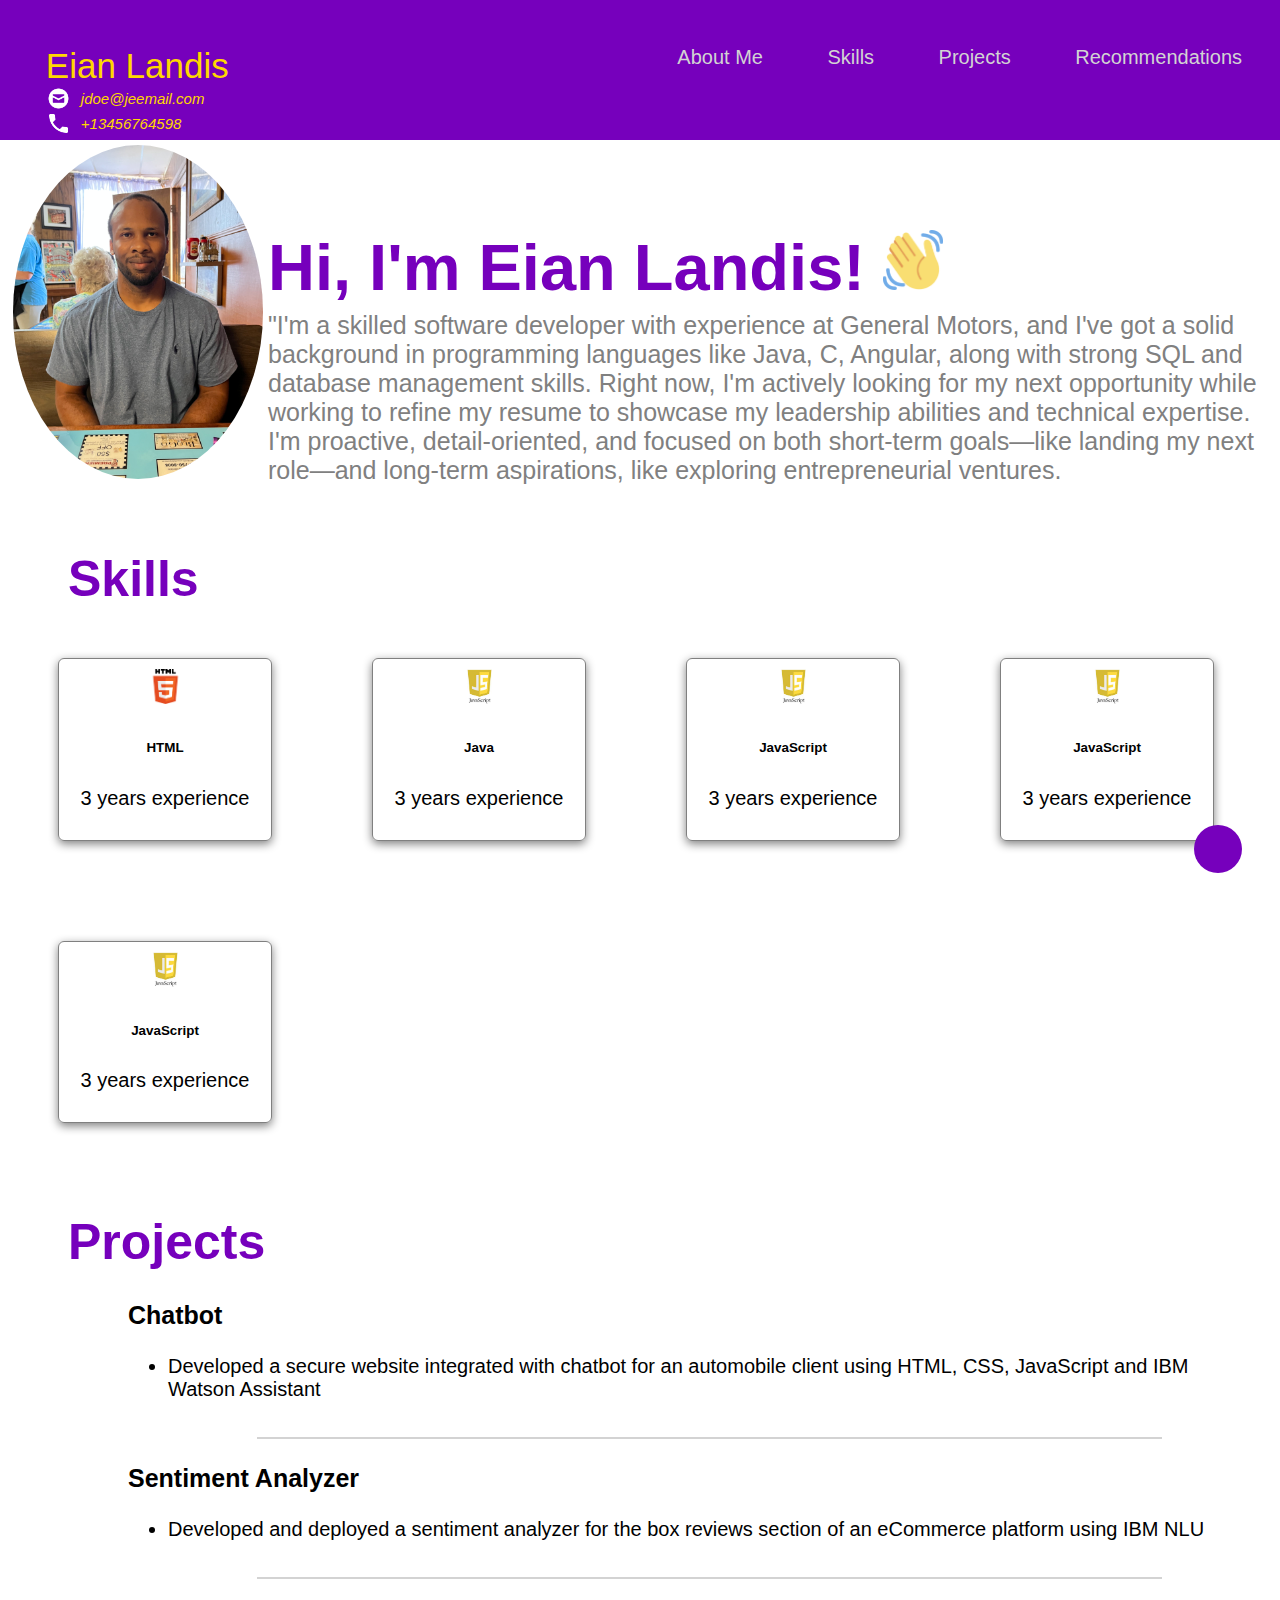
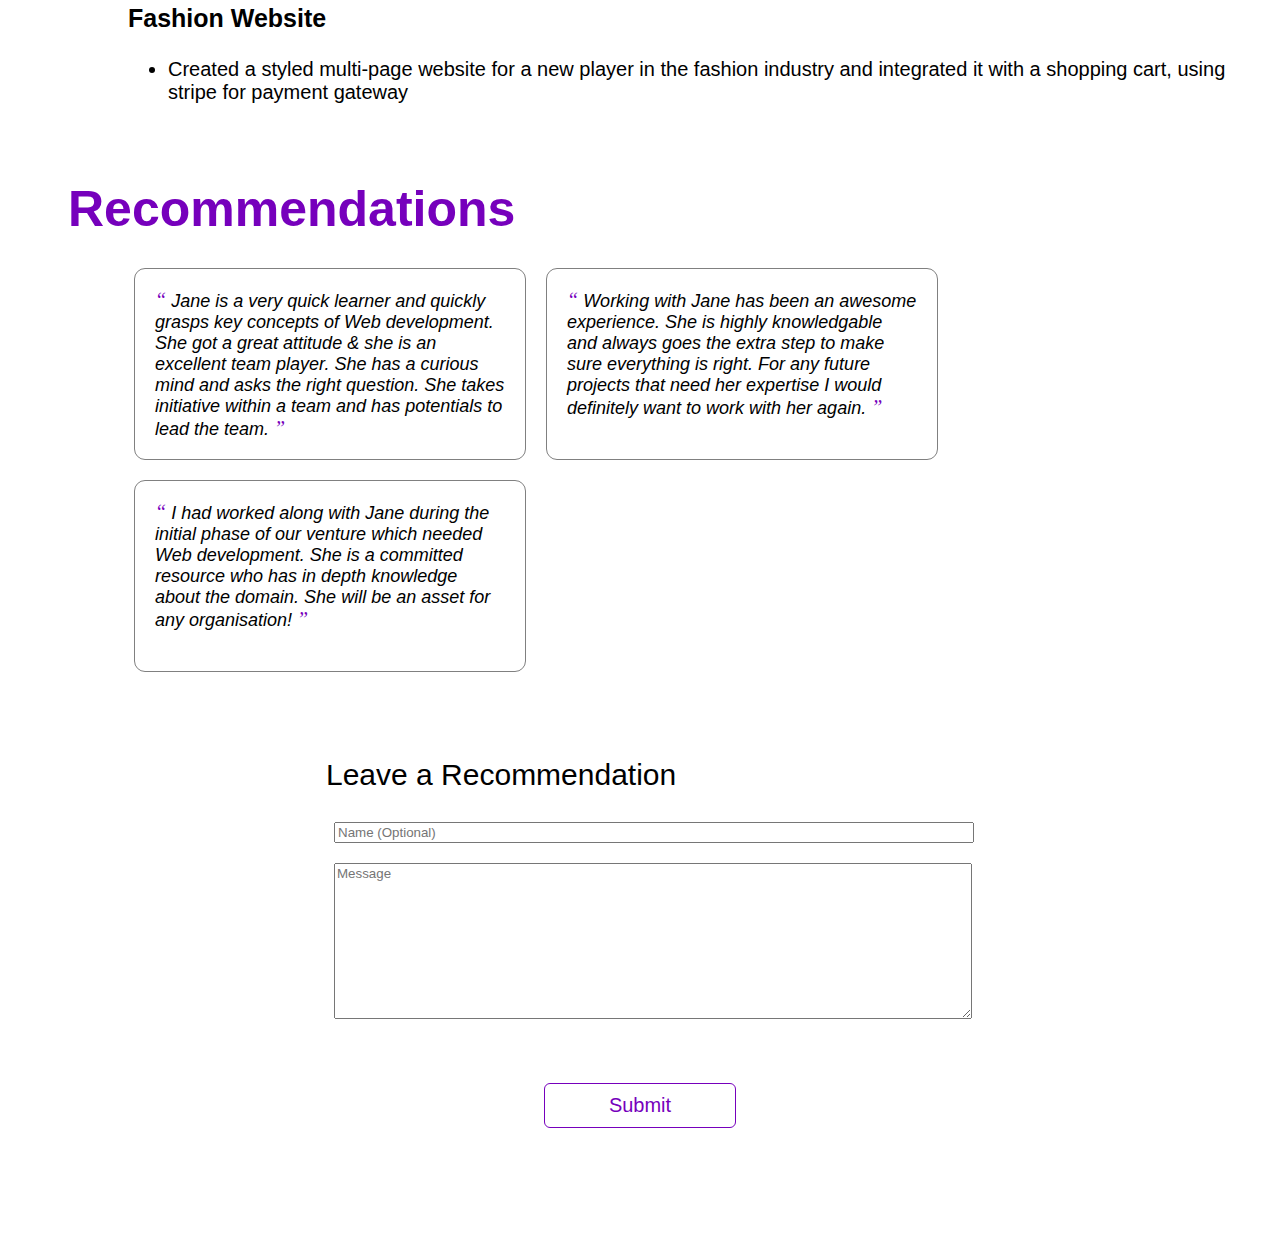
==== singlePageWebsite/index.html @ 55414f12 "start up" ====
<!DOCTYPE html>
<html>
  <head>
    <title>Eian Landis - Portfolio</title>
    <link rel="stylesheet" href="./style.css"/>
    <script src="./script.js"></script>
  </head>
  <body>
    <!-- Navigation Bar -->
    <nav>
      <div id="home">
        <div class="profile_name">
          Eian Landis
          <div class="contact_info">
            <img src="html_finalprojimages/envelope.png" alt="https://icons8.com/icon/124377/circled-envelope"/>
          jdoe@jeemail.com
        </div>
        <div style="clear:both;"></div>
        <div class="contact_info">
          <img src="html_finalprojimages/phone.png" alt="https://icons8.com/icon/124377/circled-envelope"/>
          +13456764598

        </div>
        </div>
        <div class="topdiv">
          <a class="topmenu" href="#about-me">About Me</a>
          <a class="topmenu" href="#about-me">Skills</a>
          <a class="topmenu" href="#about-me">Projects</a>
          <a class="topmenu" href="#about-me">Recommendations</a>

          <!-- Add the links for Skills, Projects and Recommendation here -->

        </div>
      </div>    
    </nav>

    <!-- About Me -->
    <section id="about-me" class="container">
      <div>
        <img src="./html_finalprojimages/me.png.jpeg" class="profile_image"/>
      </div>

      <div>
          <h1>
            Hi, I'm Eian Landis! <img src="html_finalprojimages/waving-hand.png" width="60px"/>
          </h1>
          <p>
            "I'm a skilled software developer with experience at General Motors, and I've got a solid background in programming languages like Java, C, Angular, along with strong 
            SQL and database management skills. Right now, I'm actively looking for my next opportunity while working to refine my resume to showcase my leadership abilities and 
            technical expertise. I'm proactive, detail-oriented, and focused on both short-term goals—like landing my next role—and long-term aspirations, like exploring entrepreneurial ventures. 
          </p>
      </div>
    </section>
              
    <!-- Skills -->
    <section id="skills">
      <h2>Skills</h2>
      <div style="clear:both;"></div>

      <div class="all_skills">
        <div class="skill">
          <img src="html_finalprojimages/html5.png"/>
          <h6>HTML</h6>
          <p>3 years experience</p>
        </div>  

        <div class="skill">
          <img src="html_finalprojimages/js.jpeg"/>
          <h6>Java</h6>
          <p>3 years experience</p>
        </div>  
        <div class="skill">
          <img src="html_finalprojimages/js.jpeg"/>
          <h6>JavaScript</h6>
          <p>3 years experience</p>
        </div>  
        <div class="skill">
          <img src="html_finalprojimages/js.jpeg"/>
          <h6>JavaScript</h6>
          <p>3 years experience</p>
        </div>  
        <div class="skill">
          <img src="html_finalprojimages/js.jpeg"/>
          <h6>JavaScript</h6>
          <p>3 years experience</p>
        </div>  
        
        <!-- Add more skills here -->


      </div>
    </section>
          
    <!-- Projects -->
    <section class="projects" id="projects">
      <h2>
        Projects
      </h2>
      <div style="clear:both;"></div>

        <div id="projects-container" class="projects-container">
          <div class="project-card">
            <h3>Chatbot</h3>
            <ul>
              <li>Developed a secure website integrated with chatbot for an automobile client using HTML, CSS, JavaScript and IBM Watson Assistant</li>
            </ul>
          </div>
          <hr>
          <div class="project-card">
            <h3>Sentiment Analyzer</h3>
            <ul>
              <li>Developed and deployed a sentiment analyzer for the box reviews section of an eCommerce platform using IBM NLU</li>
            </ul>
          </div>
          <hr>
          <div class="project-card">
            <h3>Fashion Website</h3>
            <ul>
              <li>Created a styled multi-page website for a new player in the fashion industry and integrated it with a shopping cart, using stripe for payment gateway</li>
            </ul>
          </div>
    </div>
    </section>
    <div style="clear:both;"></div>

    <!-- Recommendations -->
    <section id="recommendations">
      <h2>Recommendations</h2>
      <div style="clear:both;"></div>
      <div class="all_recommendations" id="all_recommendations">
        <div class="recommendation">
          <span>&#8220;</span>
          Jane is a very quick learner and quickly grasps key concepts of Web development. 
          She got a great attitude & she is an excellent team player. 
          She has a curious mind and asks the right question. 
          She takes initiative within a team and has potentials to lead the team.
          <span>&#8221;</span>
        </div>
        <div class="recommendation">
          <span>&#8220;</span>
          Working with Jane has been an awesome experience. 
          She is highly knowledgable and always goes the extra step to make sure everything is right. 
          For any future projects that need her expertise I would definitely want to work with her again.
          <span>&#8221;</span>
        </div>
        <div class="recommendation">
          <span>&#8220;</span>
          I had worked along with Jane during the initial phase of our venture which needed Web development. 
          She is a committed resource who has in depth knowledge about the domain. 
          She will be an asset for any organisation! 
          <span>&#8221;</span>
        </div>
      </div>
    </section>

    <!-- Recommendation Form -->
    <section id="contact">
      <div class="flex_center">
        <fieldset>
          <legend class="introduction">Leave a Recommendation</legend>          
          <input type="text" placeholder="Name (Optional)"> <br/>
          <textarea id="new_recommendation" cols="500" rows="10" placeholder="Message"></textarea>
          <div class="flex_center">
            <button id="recommend_btn" onclick="addRecommendation()">Submit</button>
          </div>
        </fieldset>
      </div>
    </section>

    <div class="iconbutton">
      <a href="#home">
        <!--Add the code here for the logo to appear and the icon to be actionable-->
      </a>
    </div>

    <div class="popup" id="popup" class="flex_center">
      <img src="html_finalprojimages/checkmark--outline.svg"/>
      <h3><!-- Add appropriate text here--></h3>
      <button onclick="showPopup(false)">Ok</button>
    </div>
  </body>
</html>
---- singlePageWebsite/style.css ----
body {
  font-family: 'Trebuchet MS', 'Lucida Sans Unicode', 'Lucida Grande', 'Lucida Sans', Arial, sans-serif;
}

/* Navigation Bar */

#home {
  background-color:  #7600bc;
  padding-bottom: 1cm;
  margin-left:-1cm;
  margin-right:-1cm;
  margin-top:-1cm;
  padding-top: 2cm;
  padding-bottom: 2cm;
  height: 5mm;
 }

.topmenu {
  color: lightgray;
  margin: 10px;
  padding: 20px;
  font-size: 20px;
  text-decoration:none;
}

.topmenu:hover {
  color: white;
  font-weight: bolder;
  text-decoration: underline;
  /* Add the styles here */
}

.topdiv {
  float: right;
  padding-right: 1cm;
}

.profile_name {
  float: left;
  padding-left: 2cm;
  /* Add the styles here */
  color: gold;
  font-size: 35px;

}

.profile_name .contact_info {
  font-size: 15px;
  font-style: italic;
  display: flex;
  align-items: center;
  flex-direction: row;
}

.contact_info img {
  width:25px;
  margin-right: 10px;
  float:left;
}

/* Titles */

h2 {
  text-align: justify;
  font-size: 50px;
  text-align: center;
  float: left;
  color: #7600bc;
  margin: 30px;
  margin-left: 60px;
  margin-top: 40px;
  margin-bottom: 0px;
}

.introduction {
  text-align: justify;
  font-size: 30px;
  text-align: center;
  float: left;
  margin-top: 30px;
  margin-bottom: 20px;
  animation-duration: 5s;
  position: relative;
}

/* Used in the About Me sections */

.container {
  display: flex;
}

/* About Me */

.about-me {
  display: flex;
  align-items: center;
}

#about-me h1 {
  font-size: 65px;
  margin-top: 90px;
  color: #7600bc;
}

#about-me p {
  font-size: 25px;
  color: rgb(128, 128, 128);
  margin-top: -1cm;
}

.profile_image {
  width: 250px;
  height: fit-content;
  vertical-align: middle;
  margin: 5px;
  border-radius: 50%;
}

/* Skills */

.all_skills {
  display: flex;
  flex-direction: row;
  flex-flow: wrap;
}

.skill {
  border: 1px solid gray;
  display: block;
  border-radius: 6px;
  text-align: center;
  margin: 50px;
  padding: 10px;
  width: 2in;
  font-size: 20px;
  box-shadow: 0 3px 10px gray;
}

.skill img {
  height: 35px;
  align-items: center;
}

.skills h6 {
  align-items: center;
  font-size: 20px;
  margin-block-start: 8px;
  margin-block-end: 5px;
  font-weight: bold;
} 

.skills p {
  align-items: center;
  font-size: 15px;
  color: gray;
  margin-block-start: 5px;
  margin-block-end: 5px;
} 

.flex_center {
  display: flex;
  align-items: center;
  justify-content: center;
}

/* Projects */

.projects-container {
  margin-top: 30px;
  margin-left: 60px;
}

.projects-container hr {
  border: 1px solid lightgray;
  width: 75%;
  margin-left: 5cm;
}

.project-card {
  margin: 0 15px 15px 30px;
  padding-bottom: 5px;
}

.project-card h3 {
  font-size: 25px;
  margin-left: 30px;
}

.project-card li {
  font-size: 20px;
  margin-left: 30px;
}

/* Recommendations */

.all_recommendations {
  display: flex;
  align-items: center;
  margin-left: 1in;
  flex-direction: row;
  flex-flow: wrap;
  padding: 20px;
}

.recommendation {
  font-style: italic;
  text-align: left;
  width: 21.875rem;
  padding: 1rem;
  background-color: #fff;
  border-radius: 11px;
  box-shadow: 0 3px 10px var(--primary-shadow);
  padding: 20px;
  margin: 10px;
  border:1px solid gray;
  font-size: 18px;
  height:150px
}

.recommendation span {
  color: #7600bc;
  font-size: 20px;
  font-family: 'Times New Roman', Times, serif;
}

/* Scroll to Top Button */

.iconbutton{
  width: 48px;
  height: 48px;
  border-radius: 100%;
  background-color: #7600bc;
  display: flex;
  align-items: center;
  justify-content: center;
  position: fixed;
  right: 3%;
  bottom: 3%;
  cursor: pointer;
}

/* Form Pop-up */

.popup {
  width:400px;
  background-color: #e8bcf0;
  border-radius: 3mm;
  top: 50%;
  left:50%;
  transform: translate(-50%,-50%);
  text-align: center;
  position: fixed;
  /* padding: 30px; */
  visibility: hidden;
}

.popup img {
  padding-top: 20px;
}

.popup button {
  background-color: #fff;
  border: 1px solid #7600bc;
  color: #7600bc;
  display: block;
  border-radius: 6px;
  text-align: center;
  margin: 50px;
  padding: 10px;
  width: 2in;
  font-size: 20px;
  margin-left: 25%;
}

.popup button:hover {
  background-color: #fff;
  border: 2px solid #7600bc;
  color: #7600bc;
  display: block;
  font-weight: bolder;
  text-align: center;
  cursor: pointer;
  margin-left: 25%;
}

/* Recommendation Form */

input, textarea {
  font-family: 'Trebuchet MS', 'Lucida Sans Unicode', 'Lucida Grande', 'Lucida Sans', Arial, sans-serif; 
  margin: 10px;  
  width:100%;
}

fieldset {
  display: flexbox;
  align-content: center;
  justify-content: center;  
  padding: 25px; 
  margin-left: 50px; 
  margin-right: 50px;   
  border: thin solid white;
  width: 50%;
}

/* Buttons */

button {
  background-color: #fff;
  border: 1px solid #7600bc;
  color: #7600bc;
  display: block;
  border-radius: 6px;
  text-align: center;
  margin: 50px;
  padding: 10px;
  width: 2in;
  font-size: 20px;
}

button:hover {
  background-color: #7600bc;
  border: 1px solid #7600bc;
  color: #fff;
  display: block;
  border-radius: 6px;
  text-align: center;
  cursor: pointer;
}
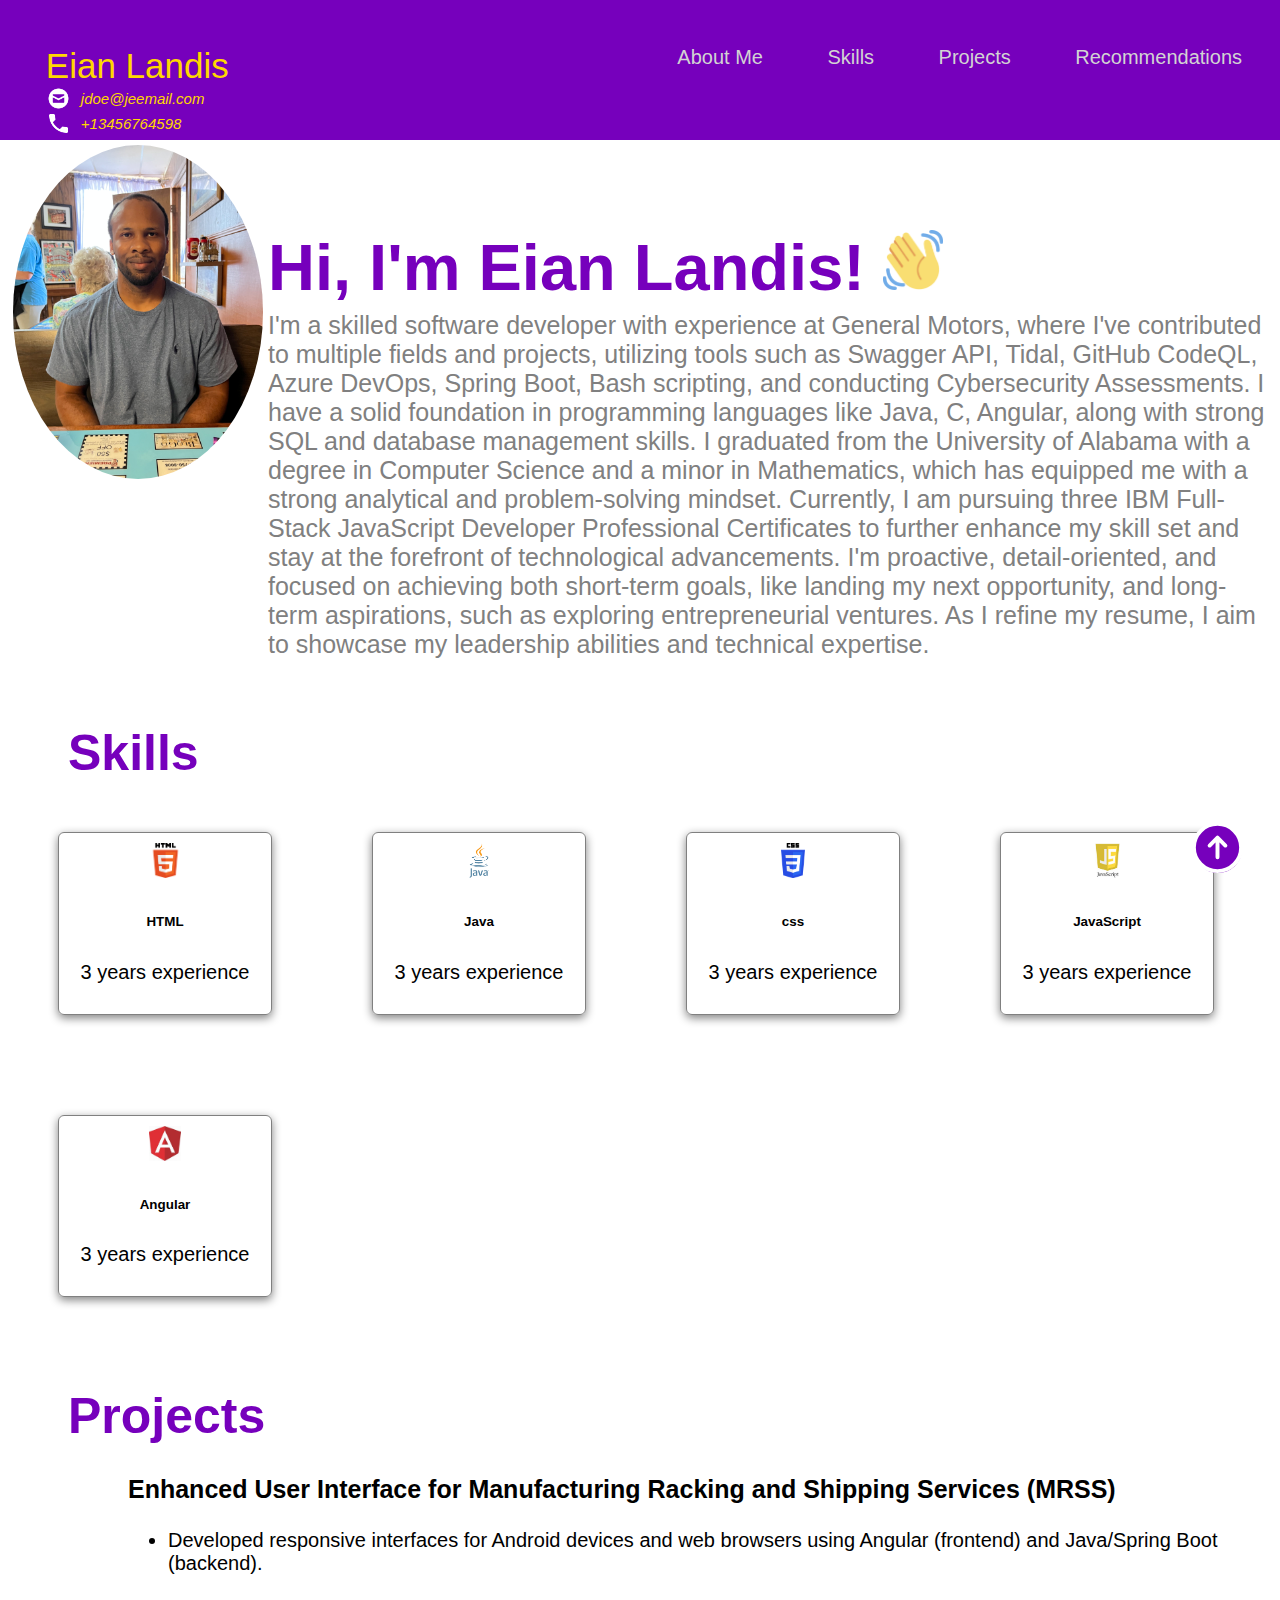
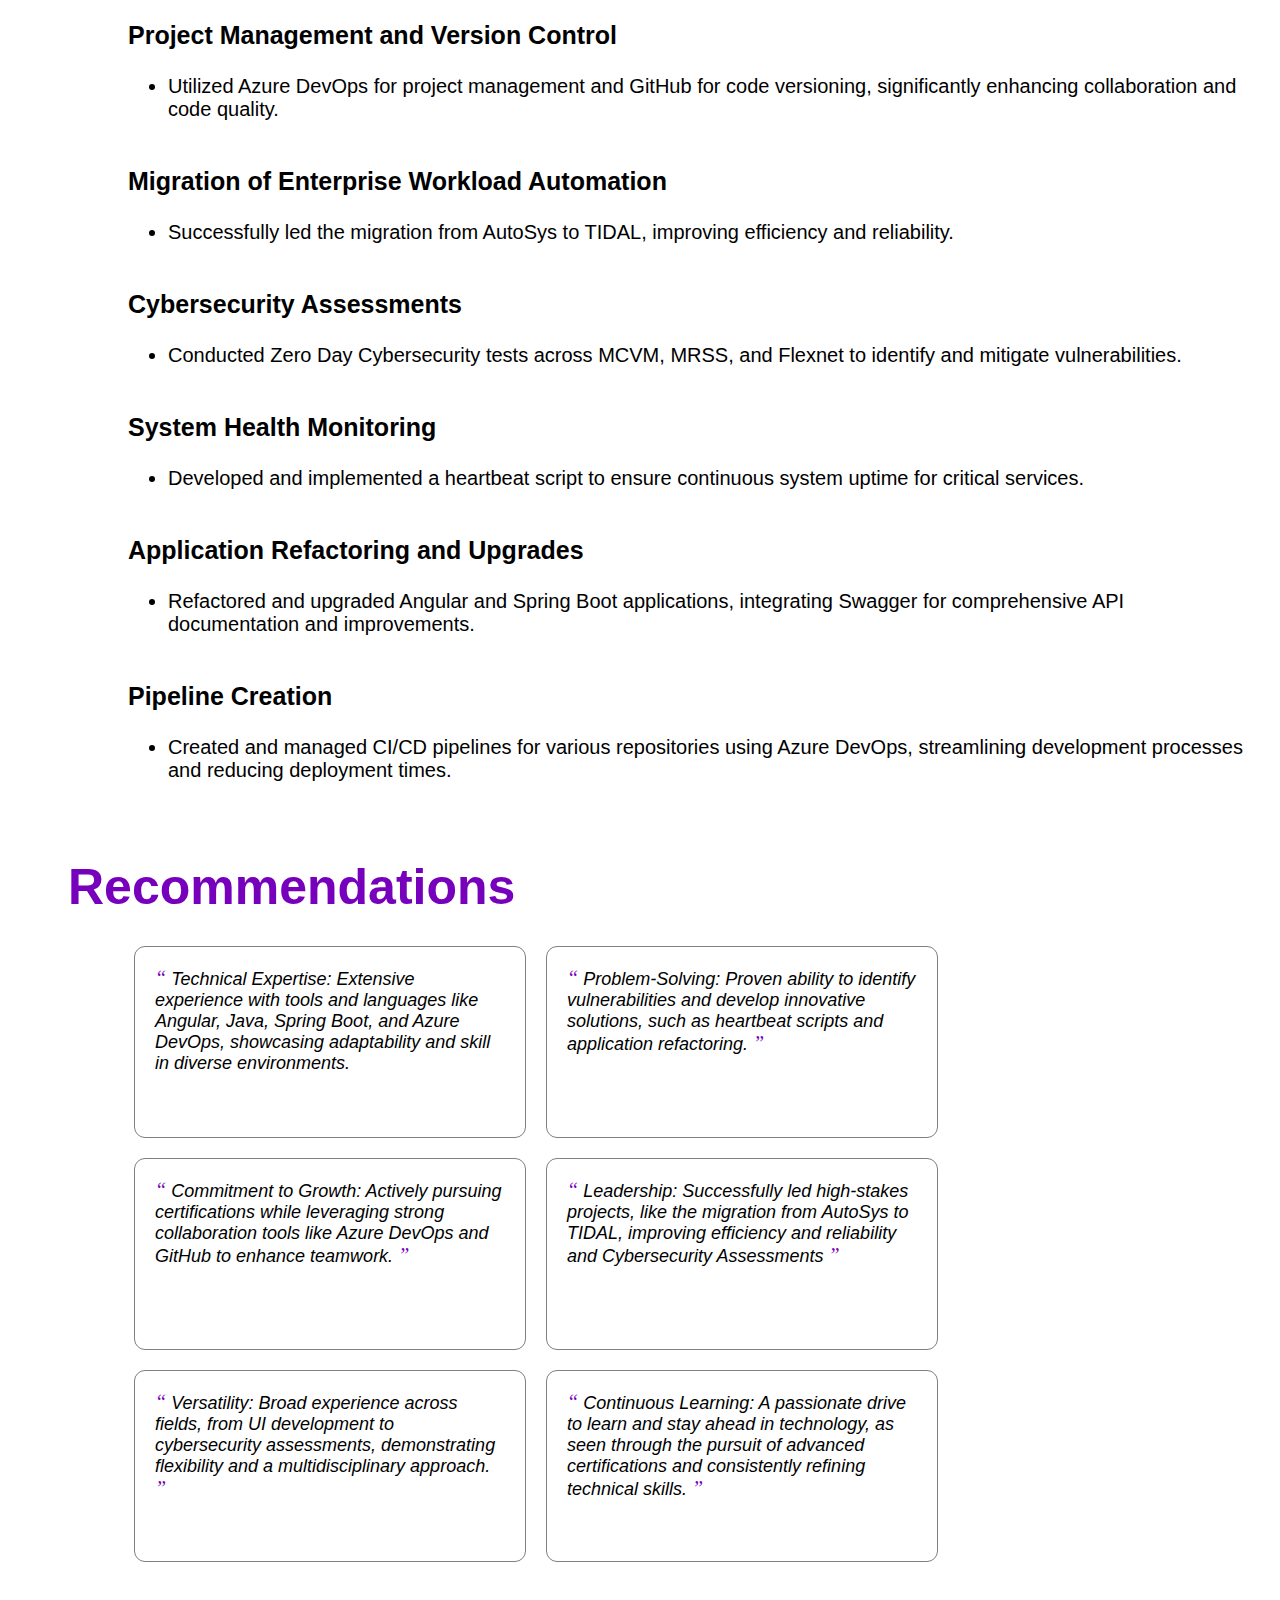
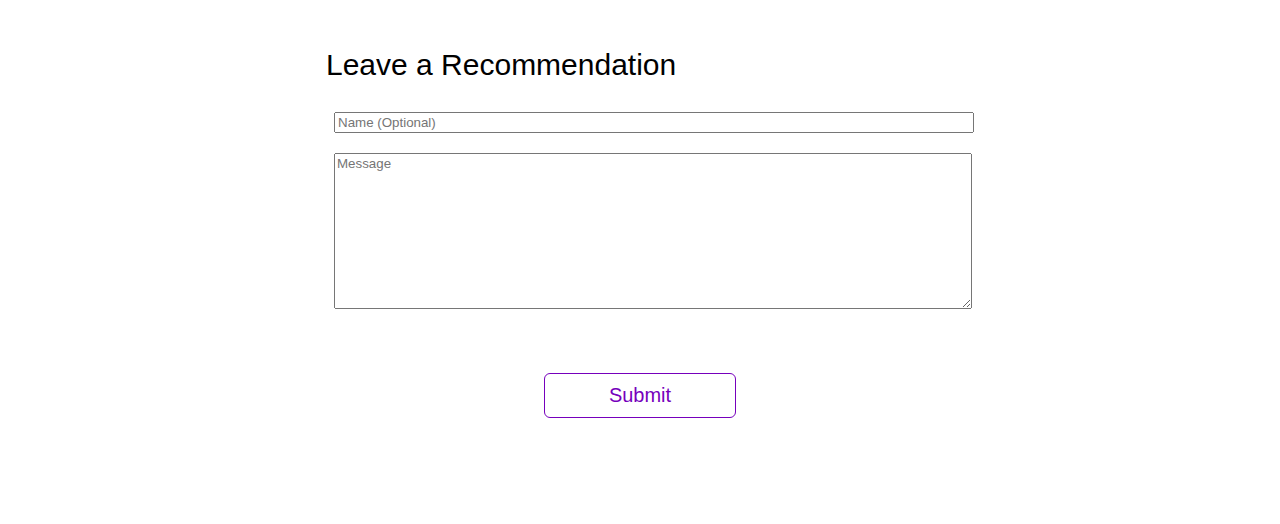
==== commit 17460b6e: "js css html complete" ====
--- a/singlePageWebsite/index.html
+++ b/singlePageWebsite/index.html
@@ -45,9 +45,13 @@
             Hi, I'm Eian Landis! <img src="html_finalprojimages/waving-hand.png" width="60px"/>
           </h1>
           <p>
-            "I'm a skilled software developer with experience at General Motors, and I've got a solid background in programming languages like Java, C, Angular, along with strong 
-            SQL and database management skills. Right now, I'm actively looking for my next opportunity while working to refine my resume to showcase my leadership abilities and 
-            technical expertise. I'm proactive, detail-oriented, and focused on both short-term goals—like landing my next role—and long-term aspirations, like exploring entrepreneurial ventures. 
+            I'm a skilled software developer with experience at General Motors, where I've contributed to multiple fields and projects, utilizing tools such as Swagger API, 
+            Tidal, GitHub CodeQL, Azure DevOps, Spring Boot, Bash scripting, and conducting Cybersecurity Assessments. I have a solid foundation in programming languages like 
+            Java, C, Angular, along with strong SQL and database management skills.
+            I graduated from the University of Alabama with a degree in Computer Science and a minor in Mathematics, which has equipped me with a strong analytical and problem-solving mindset.
+            Currently, I am pursuing three IBM Full-Stack JavaScript Developer Professional Certificates to further enhance my skill set and stay at the forefront of technological advancements.
+            I'm proactive, detail-oriented, and focused on achieving both short-term goals, like landing my next opportunity, and long-term aspirations, such as exploring entrepreneurial 
+            ventures. As I refine my resume, I aim to showcase my leadership abilities and technical expertise.
           </p>
       </div>
     </section>
@@ -65,8 +69,13 @@
         </div>  
 
         <div class="skill">
-          <img src="html_finalprojimages/js.jpeg"/>
+          <img src="html_finalprojimages/java.png"/>
           <h6>Java</h6>
+          <p>3 years experience</p>
+        </div>  
+        <div class="skill">
+          <img src="html_finalprojimages/CSS3.png"/>
+          <h6>css</h6>
           <p>3 years experience</p>
         </div>  
         <div class="skill">
@@ -75,13 +84,8 @@
           <p>3 years experience</p>
         </div>  
         <div class="skill">
-          <img src="html_finalprojimages/js.jpeg"/>
-          <h6>JavaScript</h6>
-          <p>3 years experience</p>
-        </div>  
-        <div class="skill">
-          <img src="html_finalprojimages/js.jpeg"/>
-          <h6>JavaScript</h6>
+          <img src="html_finalprojimages/angular.png"/>
+          <h6>Angular</h6>
           <p>3 years experience</p>
         </div>  
         
@@ -100,25 +104,48 @@
 
         <div id="projects-container" class="projects-container">
           <div class="project-card">
-            <h3>Chatbot</h3>
-            <ul>
-              <li>Developed a secure website integrated with chatbot for an automobile client using HTML, CSS, JavaScript and IBM Watson Assistant</li>
-            </ul>
-          </div>
-          <hr>
-          <div class="project-card">
-            <h3>Sentiment Analyzer</h3>
-            <ul>
-              <li>Developed and deployed a sentiment analyzer for the box reviews section of an eCommerce platform using IBM NLU</li>
-            </ul>
-          </div>
-          <hr>
-          <div class="project-card">
-            <h3>Fashion Website</h3>
-            <ul>
-              <li>Created a styled multi-page website for a new player in the fashion industry and integrated it with a shopping cart, using stripe for payment gateway</li>
-            </ul>
-          </div>
+            <h3>Enhanced User Interface for Manufacturing Racking and Shipping Services (MRSS)</h3>
+            <ul>
+              <li>Developed responsive interfaces for Android devices and web browsers using Angular (frontend) and Java/Spring Boot (backend).</li>
+            </ul>
+          </div>
+          <div class="project-card">
+            <h3>Project Management and Version Control</h3>
+            <ul>
+              <li>Utilized Azure DevOps for project management and GitHub for code versioning, significantly enhancing collaboration and code quality.</li>
+            </ul>
+          </div>
+          <div class="project-card">
+            <h3>Migration of Enterprise Workload Automation</h3>
+            <ul>
+              <li>Successfully led the migration from AutoSys to TIDAL, improving efficiency and reliability.</li>
+            </ul>
+          </div>
+          <div class="project-card">
+            <h3>Cybersecurity Assessments</h3>
+            <ul>
+              <li>Conducted Zero Day Cybersecurity tests across MCVM, MRSS, and Flexnet to identify and mitigate vulnerabilities.</li>
+            </ul>
+          </div>
+          <div class="project-card">
+            <h3>System Health Monitoring</h3>
+            <ul>
+              <li>Developed and implemented a heartbeat script to ensure continuous system uptime for critical services.</li>
+            </ul>
+          </div>
+          <div class="project-card">
+            <h3>Application Refactoring and Upgrades</h3>
+            <ul>
+              <li>Refactored and upgraded Angular and Spring Boot applications, integrating Swagger for comprehensive API documentation and improvements.</li>
+            </ul>
+          </div>
+          <div class="project-card">
+            <h3>Pipeline Creation</h3>
+            <ul>
+              <li>Created and managed CI/CD pipelines for various repositories using Azure DevOps, streamlining development processes and reducing deployment times.</li>
+            </ul>
+          </div>
+          
     </div>
     </section>
     <div style="clear:both;"></div>
@@ -130,24 +157,37 @@
       <div class="all_recommendations" id="all_recommendations">
         <div class="recommendation">
           <span>&#8220;</span>
-          Jane is a very quick learner and quickly grasps key concepts of Web development. 
-          She got a great attitude & she is an excellent team player. 
-          She has a curious mind and asks the right question. 
-          She takes initiative within a team and has potentials to lead the team.
-          <span>&#8221;</span>
-        </div>
-        <div class="recommendation">
-          <span>&#8220;</span>
-          Working with Jane has been an awesome experience. 
-          She is highly knowledgable and always goes the extra step to make sure everything is right. 
-          For any future projects that need her expertise I would definitely want to work with her again.
-          <span>&#8221;</span>
-        </div>
-        <div class="recommendation">
-          <span>&#8220;</span>
-          I had worked along with Jane during the initial phase of our venture which needed Web development. 
-          She is a committed resource who has in depth knowledge about the domain. 
-          She will be an asset for any organisation! 
+          Technical Expertise: Extensive experience with tools and languages like Angular, 
+          Java, Spring Boot, and Azure DevOps, showcasing adaptability and skill in diverse environments.
+        </div>
+        <div class="recommendation">
+          <span>&#8220;</span>
+          Problem-Solving: Proven ability to identify vulnerabilities and develop innovative 
+          solutions, such as heartbeat scripts and application refactoring.
+          <span>&#8221;</span>
+        </div>
+        <div class="recommendation">
+          <span>&#8220;</span>
+          Commitment to Growth: Actively pursuing certifications while leveraging strong 
+          collaboration tools like Azure DevOps and GitHub to enhance teamwork.
+          <span>&#8221;</span>
+        </div>
+        <div class="recommendation">
+          <span>&#8220;</span>
+          Leadership: Successfully led high-stakes projects, like the migration from 
+          AutoSys to TIDAL, improving efficiency and reliability and Cybersecurity Assessments
+          <span>&#8221;</span>
+        </div>
+        <div class="recommendation">
+          <span>&#8220;</span>
+          Versatility: Broad experience across fields, from UI development to cybersecurity assessments, 
+          demonstrating flexibility and a multidisciplinary approach.
+          <span>&#8221;</span>
+        </div>
+        <div class="recommendation">
+          <span>&#8220;</span>
+          Continuous Learning: A passionate drive to learn and stay ahead in technology, as seen 
+          through the pursuit of advanced certifications and consistently refining technical skills.
           <span>&#8221;</span>
         </div>
       </div>
@@ -170,12 +210,15 @@
     <div class="iconbutton">
       <a href="#home">
         <!--Add the code here for the logo to appear and the icon to be actionable-->
+        <svg xmlns="http://www.w3.org/2000/svg" fill="none" viewBox="0 0 24 24" stroke-width="1.5" stroke="white" width="63px">
+          <path stroke-linecap="round" stroke-linejoin="round" d="M15 11.25l-3-3m0 0l-3 3m3-3v7.5M21 12a9 9 0 11-18 0 9 9 0 0118 0z" />
+        </svg>
       </a>
     </div>
 
     <div class="popup" id="popup" class="flex_center">
       <img src="html_finalprojimages/checkmark--outline.svg"/>
-      <h3><!-- Add appropriate text here--></h3>
+      <h3>Thank me for all my skills and loved ones</h3>
       <button onclick="showPopup(false)">Ok</button>
     </div>
   </body>
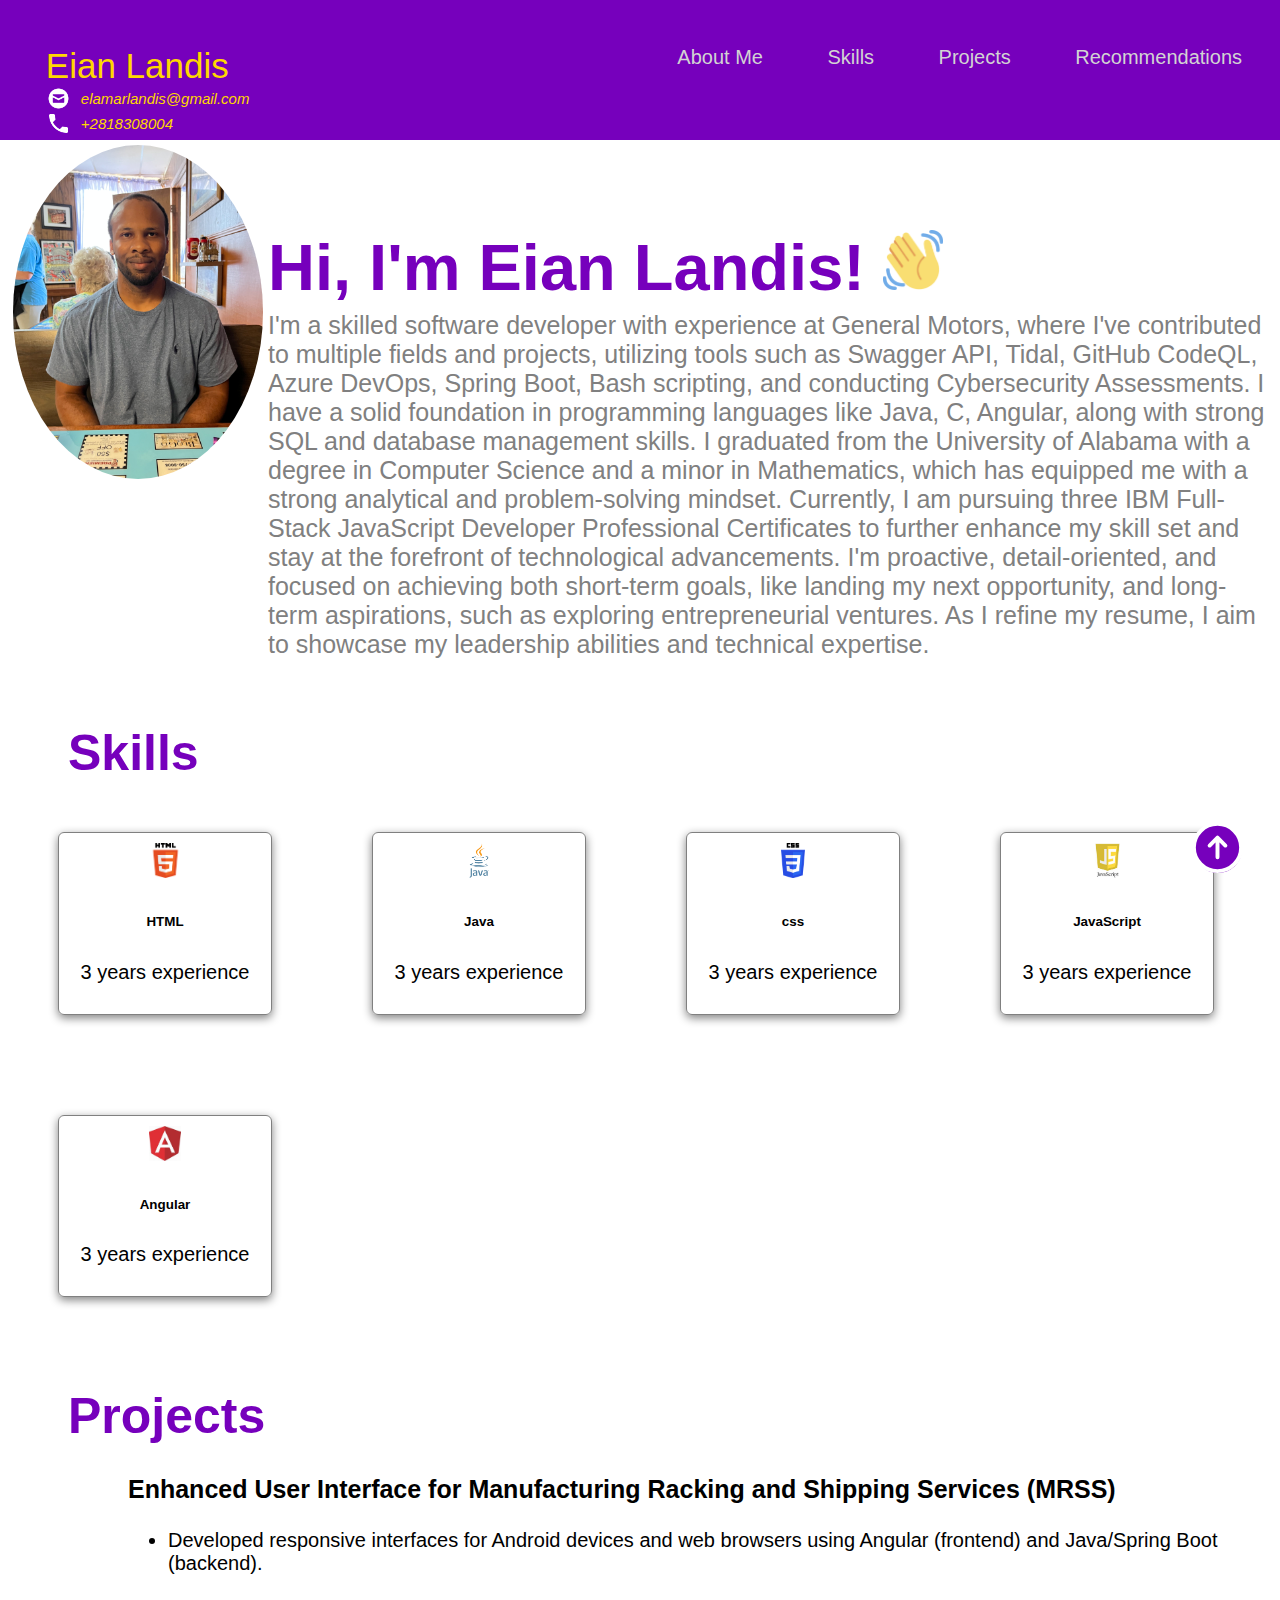
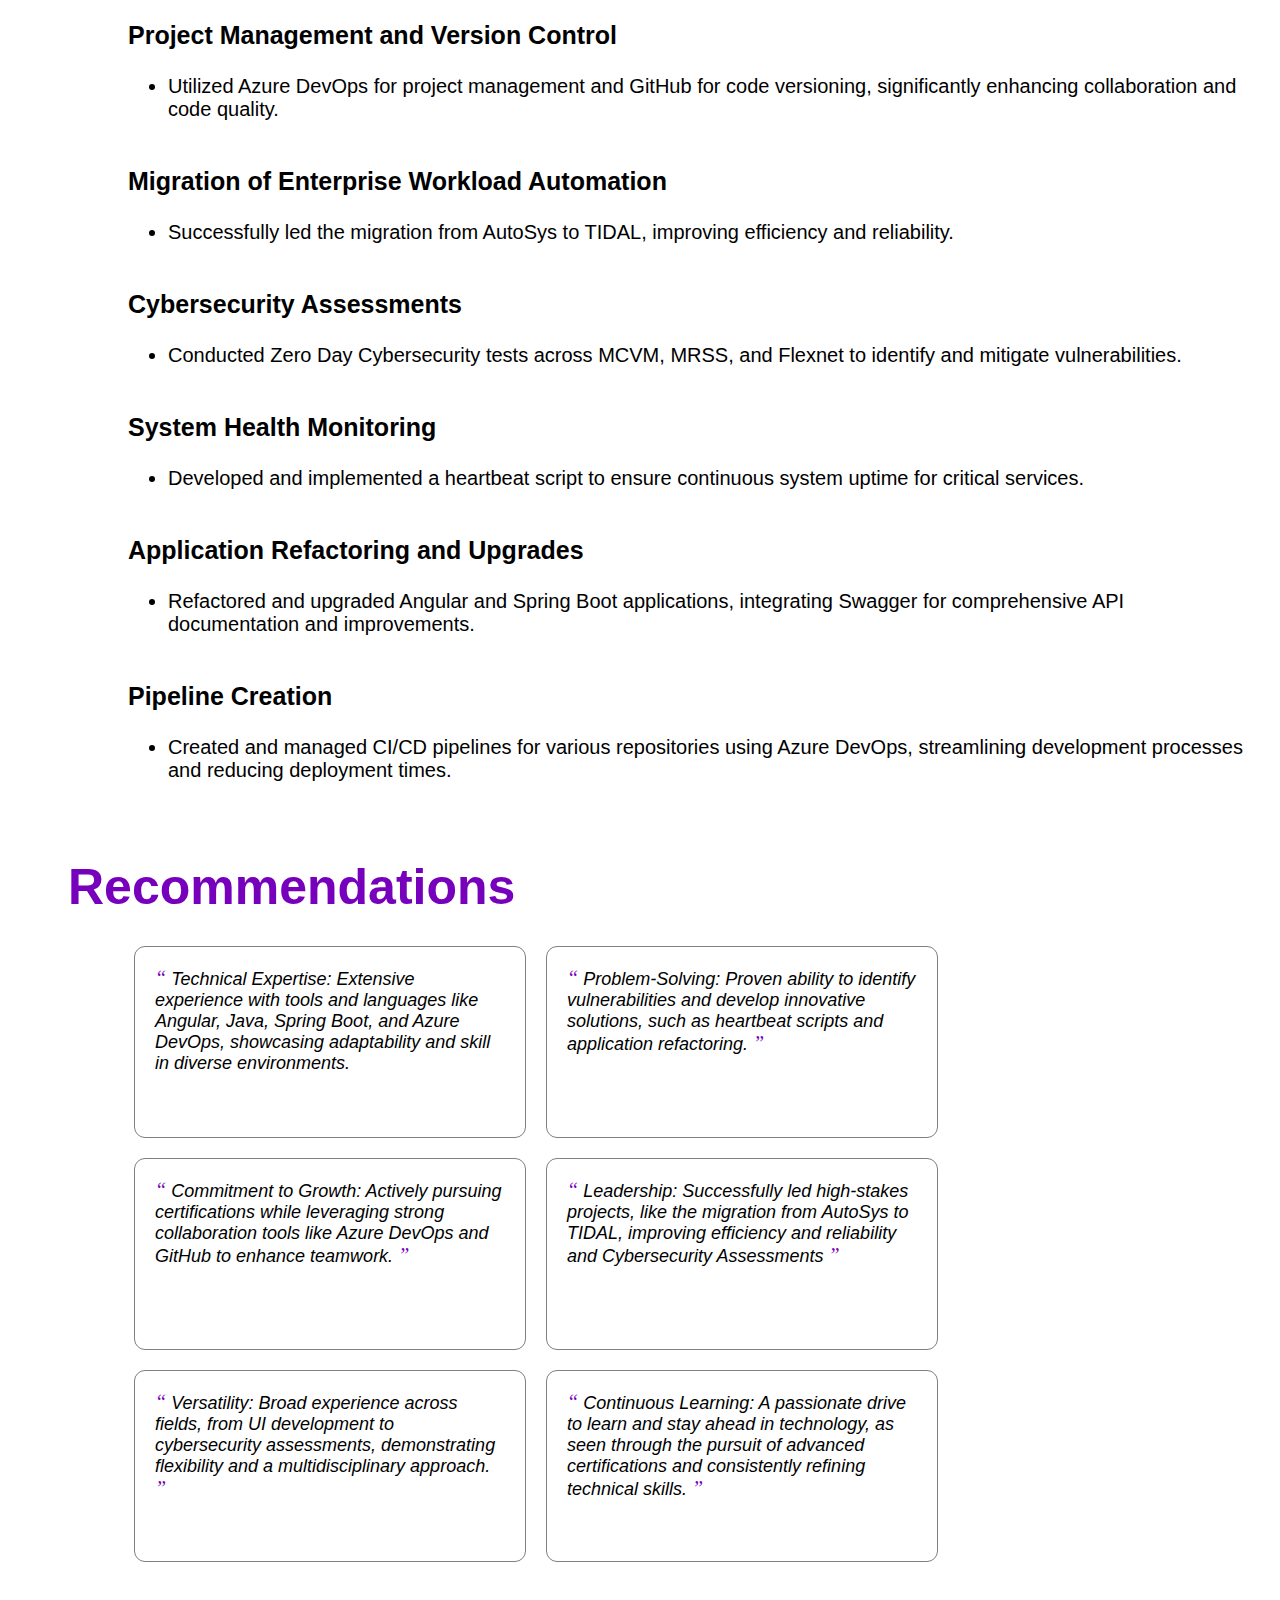
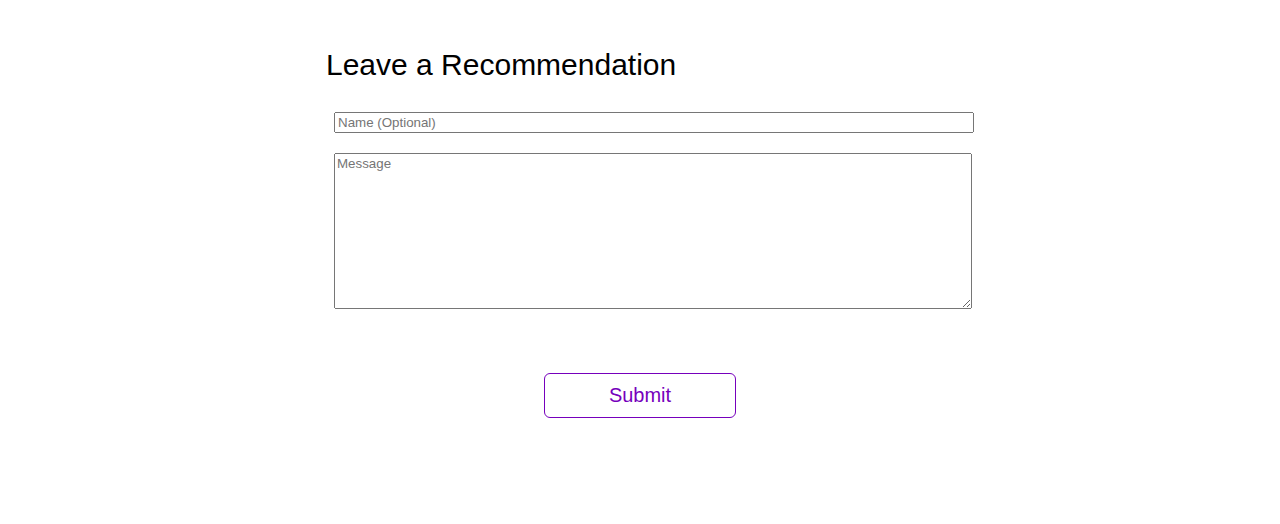
==== commit 8538e6c6: "Update email" ====
--- a/singlePageWebsite/index.html
+++ b/singlePageWebsite/index.html
@@ -13,12 +13,12 @@
           Eian Landis
           <div class="contact_info">
             <img src="html_finalprojimages/envelope.png" alt="https://icons8.com/icon/124377/circled-envelope"/>
-          jdoe@jeemail.com
+          elamarlandis@gmail.com
         </div>
         <div style="clear:both;"></div>
         <div class="contact_info">
           <img src="html_finalprojimages/phone.png" alt="https://icons8.com/icon/124377/circled-envelope"/>
-          +13456764598
+          +2818308004
 
         </div>
         </div>
